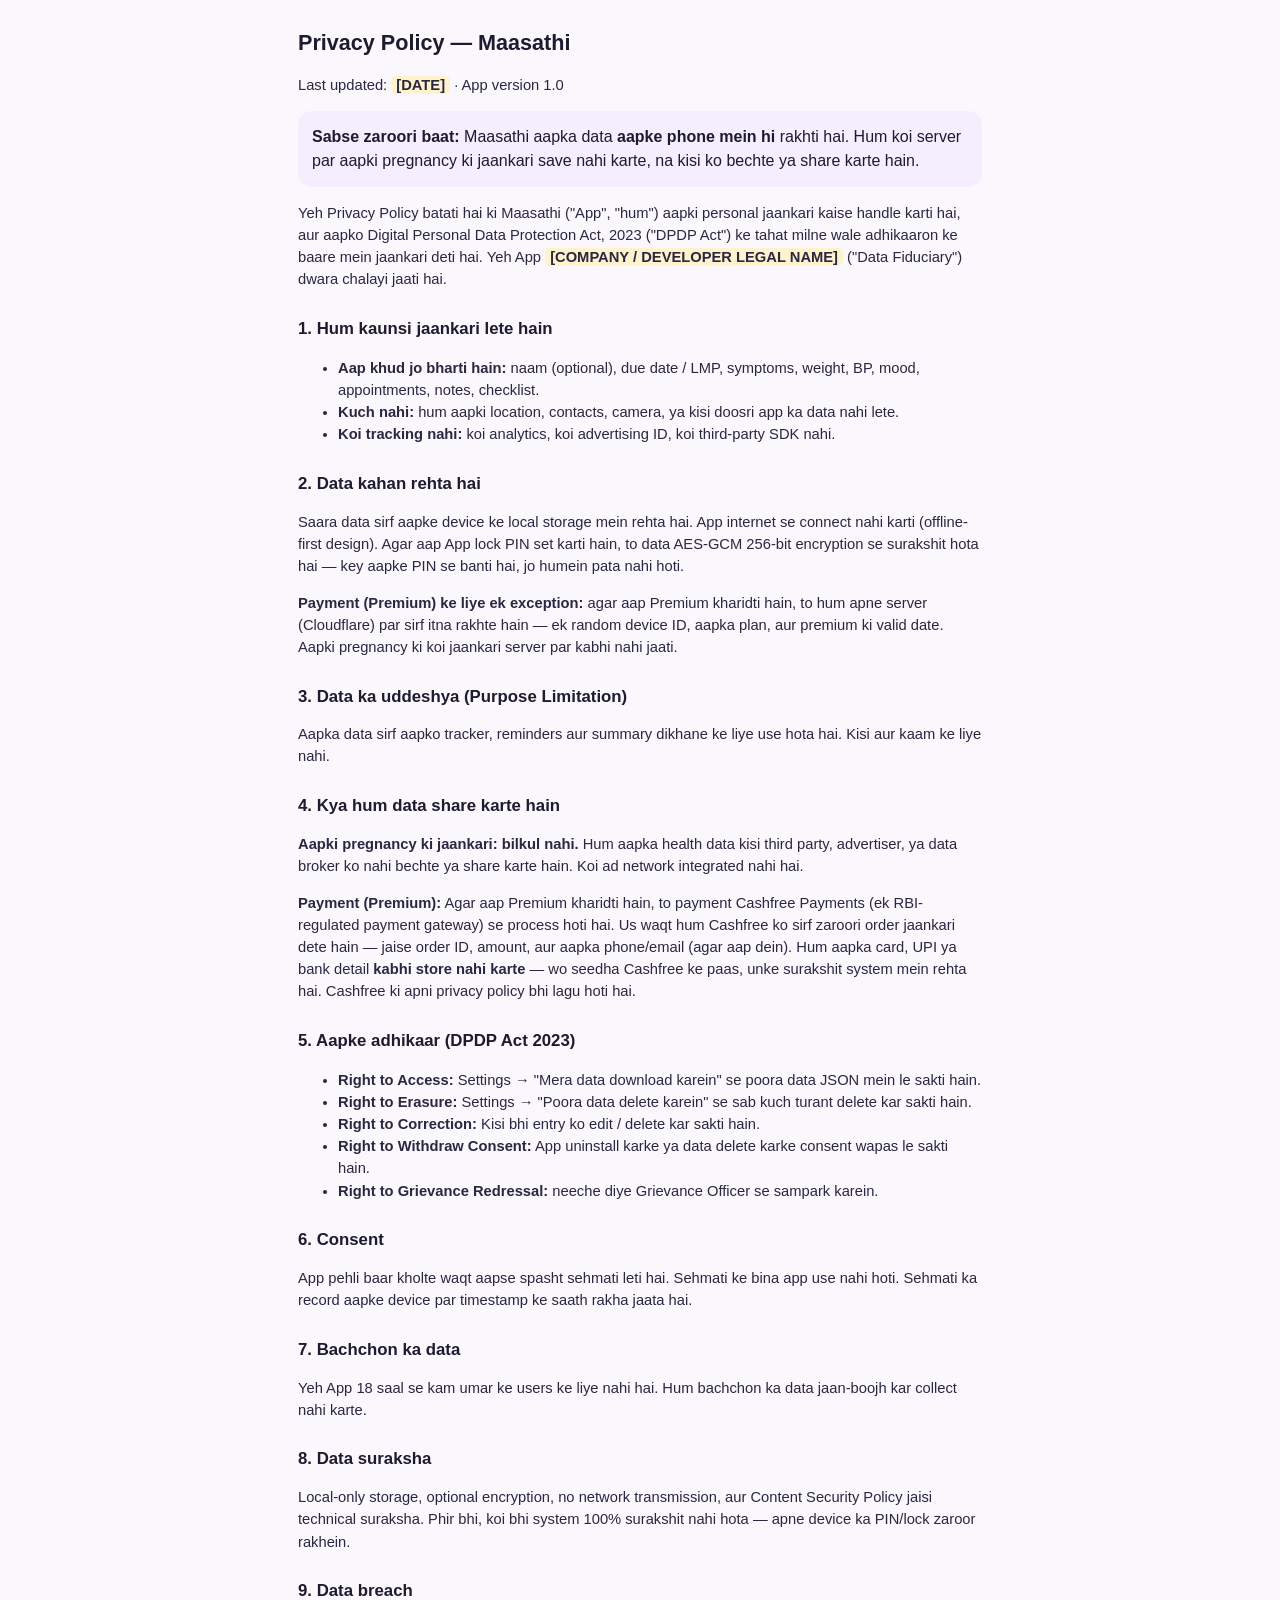
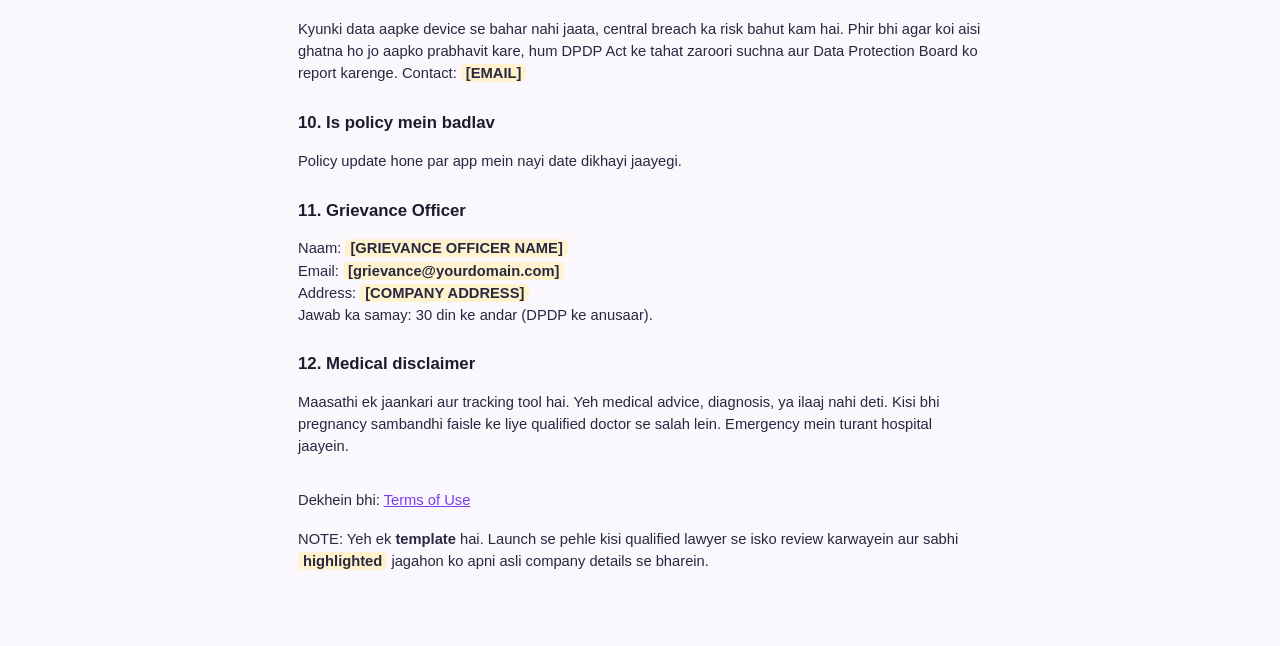
==== privacy.html @ d60d930b "Maasathi app - deploy (12 languages, reminders, payments)" ====
<!DOCTYPE html>
<html lang="en">
<head>
<meta charset="UTF-8" />
<meta name="viewport" content="width=device-width, initial-scale=1" />
<title>Privacy Policy — Maasathi</title>
<meta http-equiv="Content-Security-Policy" content="default-src 'self'; style-src 'self' 'unsafe-inline'; img-src 'self' data:" />
<link rel="stylesheet" href="css/styles.css" />
<style>
  .doc{max-width:720px;margin:0 auto;padding:24px 18px 60px}
  .doc h2{margin-top:1.6rem;font-size:1.05rem}
  .doc p,.doc li{font-size:.92rem;color:#2a2740}
  .doc .box{background:#f4efff;border-radius:14px;padding:14px;margin:14px 0}
  .ph{background:#fff3cd;padding:1px 5px;border-radius:5px;font-weight:600}
</style>
</head>
<body>
<div class="doc">
  <h1>Privacy Policy — Maasathi</h1>
  <p class="muted tiny">Last updated: <span class="ph">[DATE]</span> · App version 1.0</p>

  <div class="box">
    <b>Sabse zaroori baat:</b> Maasathi aapka data <b>aapke phone mein hi</b> rakhti hai.
    Hum koi server par aapki pregnancy ki jaankari save nahi karte, na kisi ko bechte ya share karte hain.
  </div>

  <p>Yeh Privacy Policy batati hai ki Maasathi ("App", "hum") aapki personal jaankari kaise handle karti hai,
  aur aapko Digital Personal Data Protection Act, 2023 ("DPDP Act") ke tahat milne wale adhikaaron ke baare mein
  jaankari deti hai. Yeh App <span class="ph">[COMPANY / DEVELOPER LEGAL NAME]</span> ("Data Fiduciary") dwara
  chalayi jaati hai.</p>

  <h2>1. Hum kaunsi jaankari lete hain</h2>
  <ul>
    <li><b>Aap khud jo bharti hain:</b> naam (optional), due date / LMP, symptoms, weight, BP, mood,
        appointments, notes, checklist.</li>
    <li><b>Kuch nahi:</b> hum aapki location, contacts, camera, ya kisi doosri app ka data nahi lete.</li>
    <li><b>Koi tracking nahi:</b> koi analytics, koi advertising ID, koi third-party SDK nahi.</li>
  </ul>

  <h2>2. Data kahan rehta hai</h2>
  <p>Saara data sirf aapke device ke local storage mein rehta hai. App internet se connect nahi karti
  (offline-first design). Agar aap App lock PIN set karti hain, to data AES-GCM 256-bit encryption se
  surakshit hota hai — key aapke PIN se banti hai, jo humein pata nahi hoti.</p>
  <p><b>Payment (Premium) ke liye ek exception:</b> agar aap Premium kharidti hain, to hum apne server
  (Cloudflare) par sirf itna rakhte hain — ek random device ID, aapka plan, aur premium ki valid date.
  Aapki pregnancy ki koi jaankari server par kabhi nahi jaati.</p>

  <h2>3. Data ka uddeshya (Purpose Limitation)</h2>
  <p>Aapka data sirf aapko tracker, reminders aur summary dikhane ke liye use hota hai. Kisi aur kaam ke liye nahi.</p>

  <h2>4. Kya hum data share karte hain</h2>
  <p><b>Aapki pregnancy ki jaankari: bilkul nahi.</b> Hum aapka health data kisi third party, advertiser,
  ya data broker ko nahi bechte ya share karte hain. Koi ad network integrated nahi hai.</p>
  <p><b>Payment (Premium):</b> Agar aap Premium kharidti hain, to payment Cashfree Payments
  (ek RBI-regulated payment gateway) se process hoti hai. Us waqt hum Cashfree ko sirf
  zaroori order jaankari dete hain — jaise order ID, amount, aur aapka phone/email (agar aap dein).
  Hum aapka card, UPI ya bank detail <b>kabhi store nahi karte</b> — wo seedha Cashfree ke paas,
  unke surakshit system mein rehta hai. Cashfree ki apni privacy policy bhi lagu hoti hai.</p>

  <h2>5. Aapke adhikaar (DPDP Act 2023)</h2>
  <ul>
    <li><b>Right to Access:</b> Settings → "Mera data download karein" se poora data JSON mein le sakti hain.</li>
    <li><b>Right to Erasure:</b> Settings → "Poora data delete karein" se sab kuch turant delete kar sakti hain.</li>
    <li><b>Right to Correction:</b> Kisi bhi entry ko edit / delete kar sakti hain.</li>
    <li><b>Right to Withdraw Consent:</b> App uninstall karke ya data delete karke consent wapas le sakti hain.</li>
    <li><b>Right to Grievance Redressal:</b> neeche diye Grievance Officer se sampark karein.</li>
  </ul>

  <h2>6. Consent</h2>
  <p>App pehli baar kholte waqt aapse spasht sehmati leti hai. Sehmati ke bina app use nahi hoti.
  Sehmati ka record aapke device par timestamp ke saath rakha jaata hai.</p>

  <h2>7. Bachchon ka data</h2>
  <p>Yeh App 18 saal se kam umar ke users ke liye nahi hai. Hum bachchon ka data jaan-boojh kar collect nahi karte.</p>

  <h2>8. Data suraksha</h2>
  <p>Local-only storage, optional encryption, no network transmission, aur Content Security Policy jaisi
  technical suraksha. Phir bhi, koi bhi system 100% surakshit nahi hota — apne device ka PIN/lock zaroor rakhein.</p>

  <h2>9. Data breach</h2>
  <p>Kyunki data aapke device se bahar nahi jaata, central breach ka risk bahut kam hai. Phir bhi agar koi
  aisi ghatna ho jo aapko prabhavit kare, hum DPDP Act ke tahat zaroori suchna aur Data Protection Board ko
  report karenge. Contact: <span class="ph">[EMAIL]</span></p>

  <h2>10. Is policy mein badlav</h2>
  <p>Policy update hone par app mein nayi date dikhayi jaayegi.</p>

  <h2>11. Grievance Officer</h2>
  <p>
    Naam: <span class="ph">[GRIEVANCE OFFICER NAME]</span><br>
    Email: <span class="ph">[grievance@yourdomain.com]</span><br>
    Address: <span class="ph">[COMPANY ADDRESS]</span><br>
    Jawab ka samay: 30 din ke andar (DPDP ke anusaar).
  </p>

  <h2>12. Medical disclaimer</h2>
  <p>Maasathi ek jaankari aur tracking tool hai. Yeh medical advice, diagnosis, ya ilaaj nahi deti.
  Kisi bhi pregnancy sambandhi faisle ke liye qualified doctor se salah lein. Emergency mein turant
  hospital jaayein.</p>

  <p class="tiny" style="margin-top:2rem">Dekhein bhi: <a href="terms.html">Terms of Use</a></p>

  <p class="tiny muted" style="margin-top:1rem">
    NOTE: Yeh ek <b>template</b> hai. Launch se pehle kisi qualified lawyer se isko review karwayein aur
    sabhi <span class="ph">highlighted</span> jagahon ko apni asli company details se bharein.
  </p>
</div>
</body>
</html>
---- css/styles.css ----
/* Maasathi — privacy-first pregnancy tracker. Self-contained CSS. */
:root{
  --bg:#faf7fd; --card:#ffffff; --ink:#1e1b2e; --muted:#6b6880;
  --primary:#7c3aed; --primary-ink:#ffffff; --accent:#ec4899;
  --line:#ece7f6; --danger:#dc2626; --ok:#16a34a;
  --radius:18px; --shadow:0 6px 24px rgba(76,29,149,.08);
}
*{box-sizing:border-box}
html,body{margin:0;padding:0}
body{
  font-family:-apple-system,BlinkMacSystemFont,"Segoe UI",Roboto,"Noto Sans",sans-serif;
  background:var(--bg); color:var(--ink); line-height:1.5;
  -webkit-font-smoothing:antialiased;
}
h1{font-size:1.35rem;margin:.2rem 0 .6rem}
a{color:var(--primary)}
.hidden{display:none !important}
.muted{color:var(--muted)}
.tiny{font-size:.78rem}
.error{color:var(--danger)}
.result-text{font-weight:600;margin-top:.6rem}

/* ---------- overlay / consent ---------- */
.overlay{
  position:fixed;inset:0;z-index:50;display:flex;align-items:center;justify-content:center;
  padding:18px;background:linear-gradient(160deg,#f3ebff,#fdeef7);
  overflow-y:auto;
}
.consent-card{
  background:var(--card);max-width:460px;width:100%;border-radius:24px;
  padding:26px;box-shadow:var(--shadow);
}
.brand{font-weight:800;color:var(--primary);letter-spacing:.5px;font-size:1.05rem;margin-bottom:.4rem}
.consent-list{margin:.6rem 0;padding-left:1.1rem}
.consent-list li{margin:.5rem 0;font-size:.9rem}
.check-row{display:flex;gap:.6rem;align-items:flex-start;margin:1rem 0;font-size:.9rem}
.check-row input{margin-top:.25rem}
.field-label{display:block;font-size:.82rem;color:var(--muted);margin:.6rem 0 .2rem}

/* ---------- buttons ---------- */
.btn{
  border:0;border-radius:14px;padding:.85rem 1rem;font-size:.95rem;font-weight:600;
  width:100%;cursor:pointer;margin-top:.5rem;
}
.btn-primary{background:var(--primary);color:var(--primary-ink)}
.btn-primary:disabled{opacity:.45;cursor:not-allowed}
.btn-outline{background:#fff;border:1.5px solid var(--line);color:var(--ink)}
.btn-danger{background:#fff;border:1.5px solid var(--danger);color:var(--danger)}

.input{
  width:100%;border:1.5px solid var(--line);border-radius:12px;padding:.75rem .8rem;
  font-size:.95rem;margin-top:.4rem;background:#fff;color:var(--ink);font-family:inherit;
}
.two-col{display:grid;grid-template-columns:1fr 1fr;gap:.6rem}

/* ---------- app shell ---------- */
.app{max-width:560px;margin:0 auto;min-height:100vh;display:flex;flex-direction:column}
.topbar{
  display:flex;justify-content:space-between;align-items:center;
  padding:16px 18px 10px;position:sticky;top:0;background:var(--bg);z-index:5;
}
.topbar-title{font-weight:700}
.topbar-sub{font-size:.8rem;color:var(--muted)}
.icon-btn{background:#fff;border:1.5px solid var(--line);border-radius:12px;padding:.5rem .7rem;cursor:pointer;font-size:1rem}
main{padding:4px 16px 90px;flex:1}
.view{display:block}

/* ---------- cards ---------- */
.card{background:var(--card);border-radius:var(--radius);padding:16px;margin-bottom:14px;box-shadow:var(--shadow)}
.card-label{font-size:.78rem;text-transform:uppercase;letter-spacing:.6px;color:var(--muted);font-weight:700;margin-bottom:.6rem}
.hero-card{
  background:linear-gradient(135deg,var(--primary),var(--accent));color:#fff;
  border-radius:var(--radius);padding:18px;display:flex;justify-content:space-between;
  align-items:center;box-shadow:var(--shadow);
}
.hero-week{font-size:2.6rem;font-weight:800;line-height:1}
.hero-week small{display:block;font-size:.8rem;font-weight:500;opacity:.9}
.hero-right{text-align:right;font-size:.88rem}
.hero-days b{font-size:1.3rem}
.progress{height:9px;background:#e9e1f7;border-radius:99px;margin:12px 2px 16px;overflow:hidden}
.progress-fill{height:100%;width:0;background:linear-gradient(90deg,var(--primary),var(--accent));border-radius:99px;transition:width .5s}
.size-badge{font-size:1.15rem;font-weight:700;color:var(--primary);margin-bottom:.3rem}

/* ---------- quick buttons / chips ---------- */
.quick-row{display:flex;flex-wrap:wrap;gap:.5rem}
.quick{
  background:#f4efff;border:1.5px solid var(--line);border-radius:12px;
  padding:.6rem .8rem;font-size:.86rem;font-weight:600;cursor:pointer;color:var(--ink);
}
.chips{display:flex;flex-wrap:wrap;gap:.45rem;margin-bottom:.6rem}
.chip{
  background:#fff;border:1.5px solid var(--line);border-radius:99px;
  padding:.42rem .7rem;font-size:.82rem;cursor:pointer;user-select:none;
}
.chip.on{background:var(--primary);color:#fff;border-color:var(--primary)}

/* ---------- logs ---------- */
.log-list{margin-top:.6rem}
.log-item{
  display:flex;justify-content:space-between;gap:.6rem;padding:.6rem .1rem;
  border-bottom:1px solid var(--line);font-size:.88rem;
}
.log-item:last-child{border-bottom:0}
.log-item .del{color:var(--danger);cursor:pointer;font-size:.78rem;background:none;border:0}
.counter-display{font-size:2.4rem;font-weight:800;text-align:center;color:var(--primary)}
.chart{width:100%;height:auto;margin-top:.8rem;border-radius:12px;background:#fbf9ff}

/* ---------- bottom nav ---------- */
.bottom-nav{
  position:fixed;bottom:0;left:0;right:0;max-width:560px;margin:0 auto;
  display:grid;grid-template-columns:repeat(6,1fr);background:#fff;
  border-top:1px solid var(--line);padding:6px 4px calc(6px + env(safe-area-inset-bottom));
  z-index:10;
}
.nav-btn{
  background:none;border:0;display:flex;flex-direction:column;align-items:center;gap:2px;
  font-size:.68rem;color:var(--muted);padding:.35rem 0;cursor:pointer;
}
.nav-btn span{font-size:1.15rem}
.nav-btn em{font-style:normal}
.nav-btn.active{color:var(--primary);font-weight:700}
.disclaimer{margin:0 4px 10px}

/* ---------- premium ---------- */
.premium-hero{background:linear-gradient(135deg,#7c3aed,#ec4899);color:#fff}
.premium-hero .brand{color:#fff;opacity:.9}
.premium-hero h1{color:#fff;margin:.1rem 0}
.premium-hero .muted{color:rgba(255,255,255,.9)}
.benefit-list{list-style:none;padding:0;margin:0}
.benefit-list li{padding:.5rem 0 .5rem 1.6rem;position:relative;font-size:.92rem;border-bottom:1px solid var(--line)}
.benefit-list li:last-child{border-bottom:0}
.benefit-list li::before{content:'\2713';position:absolute;left:0;color:var(--primary);font-weight:800}
.plan-toggle{display:flex;gap:.6rem;margin-bottom:.4rem}
.plan-opt{flex:1;display:flex;align-items:center;gap:.45rem;border:1.5px solid var(--line);border-radius:14px;padding:.7rem;font-size:.9rem;cursor:pointer}
.plan-opt:has(input:checked){border-color:var(--primary);background:#f7f2ff}
.plan-opt input{accent-color:var(--primary)}
.premium-status{margin-bottom:.8rem;font-size:.95rem}

/* restore code */
.code-box{display:flex;gap:.6rem;align-items:center;background:#f7f2ff;border:1.5px dashed var(--line);border-radius:12px;padding:.6rem .8rem;margin:.2rem 0 .6rem}
.code-box code{font-size:.95rem;word-break:break-all;flex:1;font-family:ui-monospace,Menlo,Consolas,monospace}

/* reminders */
.status{font-size:.72rem;font-weight:700;padding:.15rem .55rem;border-radius:99px;white-space:nowrap}
.status-taken{background:#dcfce7;color:#166534}
.status-skipped{background:#fef3c7;color:#92400e}
.status-missed{background:#fee2e2;color:#991b1b}
.status-pending{background:#e0e7ff;color:#3730a3}
.alarm-card{text-align:center;border:2px solid var(--primary)}
.alarm-card h1{font-size:1.5rem}

/* doctor report: on screen hidden, on print only the report shows */
.print-only{display:none}
@media print{
  body{background:#fff}
  #app,.bottom-nav,.topbar,.overlay{display:none !important}
  #printArea{display:block !important}
  #printArea h1{font-size:1.3rem;margin:0 0 .3rem}
  #printArea h2{font-size:1rem;margin:1rem 0 .3rem;border-bottom:1px solid #ddd;padding-bottom:2px}
  #printArea table{width:100%;border-collapse:collapse;font-size:.85rem}
  #printArea th,#printArea td{text-align:left;padding:4px 6px;border-bottom:1px solid #eee}
  #printArea .who{margin:0 0 .5rem}
  #printArea .disc{font-size:.75rem;color:#555;margin-top:1rem}
}
[dir="rtl"] .benefit-list li{padding:.5rem 1.6rem .5rem 0}
[dir="rtl"] .benefit-list li::before{left:auto;right:0}
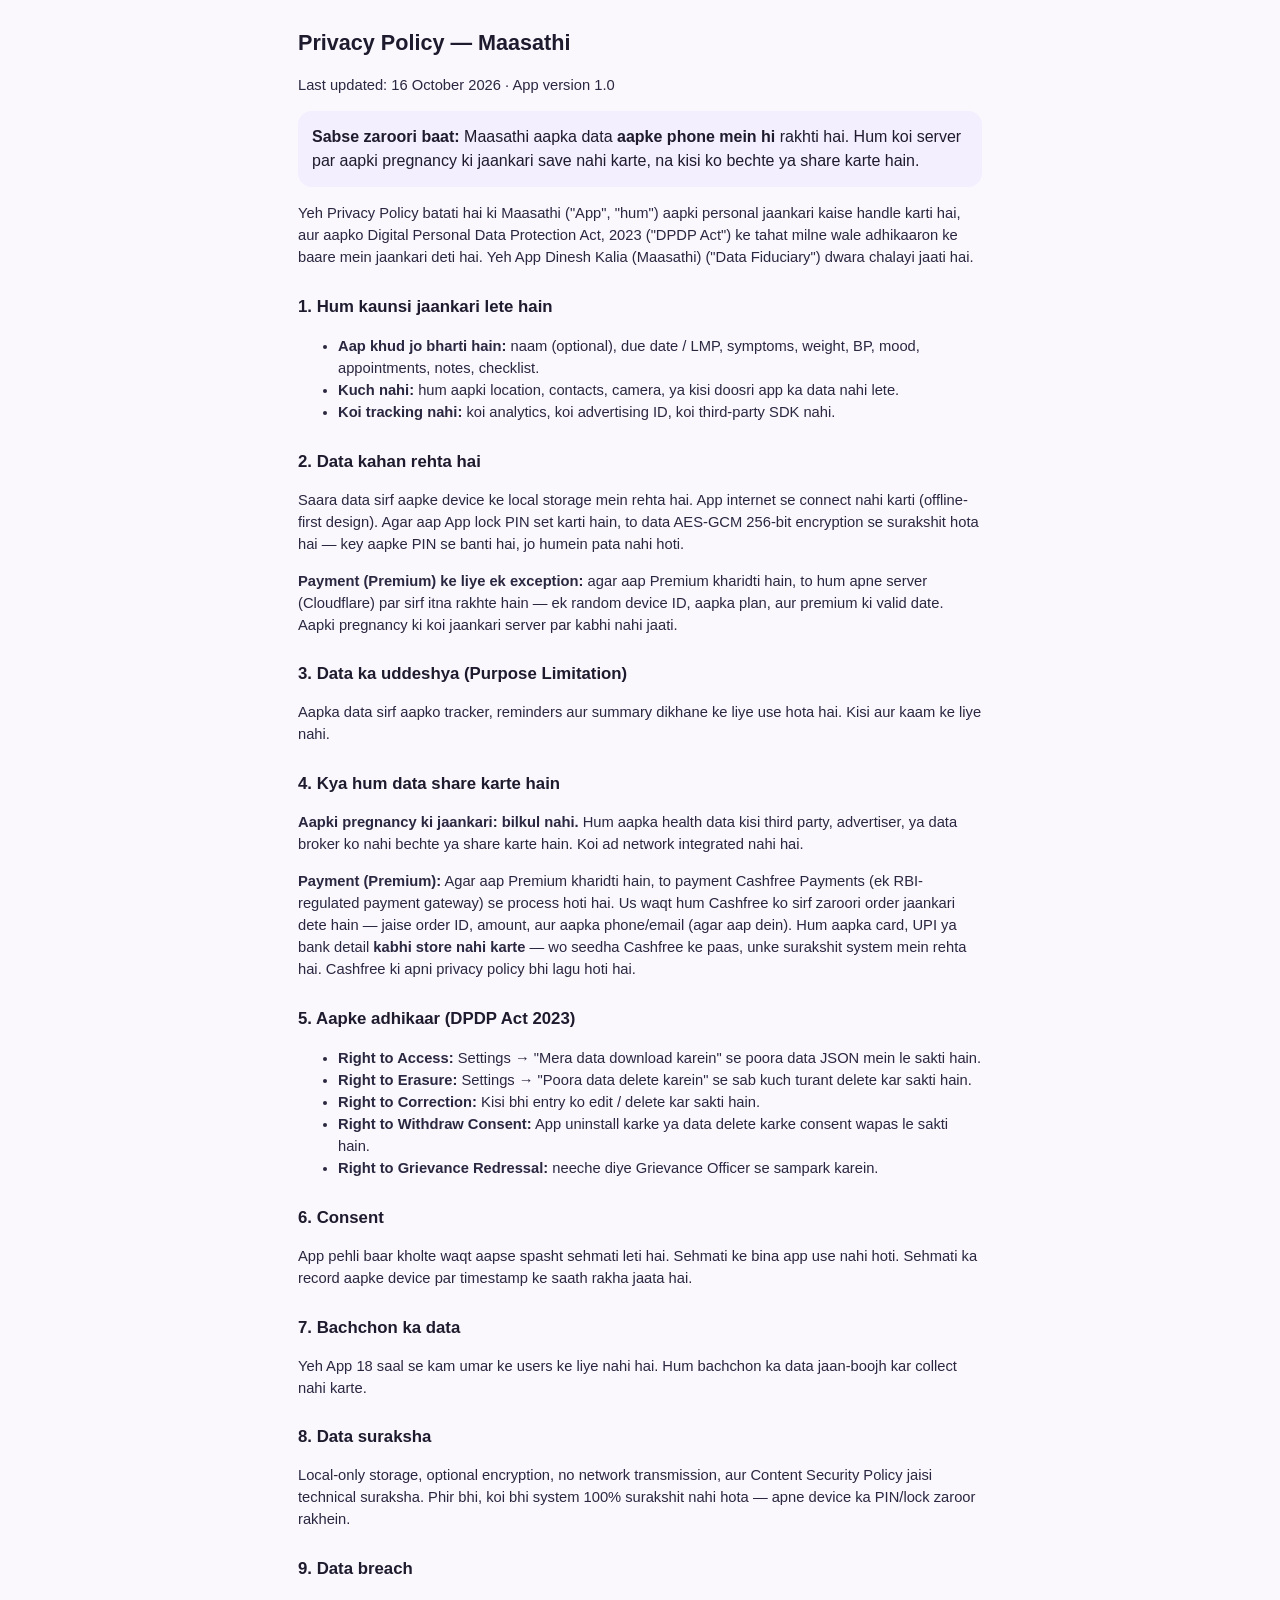
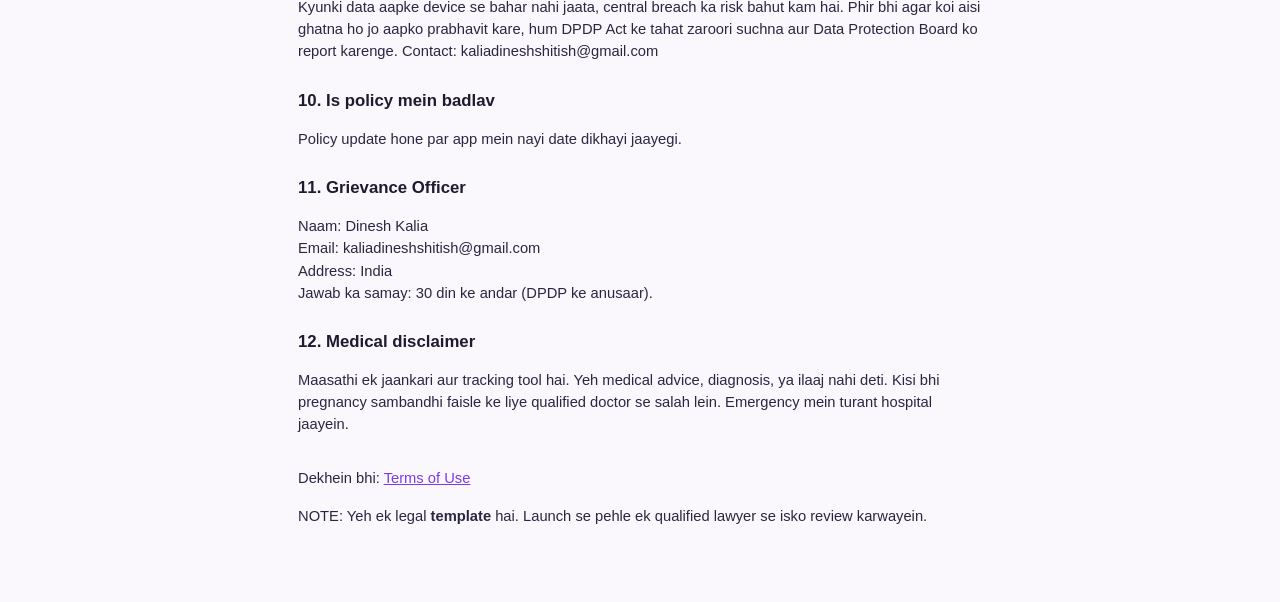
==== commit 9eb61656: "Fill legal placeholders (privacy/terms), set support + grievance email" ====
--- a/privacy.html
+++ b/privacy.html
@@ -11,13 +11,12 @@
   .doc h2{margin-top:1.6rem;font-size:1.05rem}
   .doc p,.doc li{font-size:.92rem;color:#2a2740}
   .doc .box{background:#f4efff;border-radius:14px;padding:14px;margin:14px 0}
-  .ph{background:#fff3cd;padding:1px 5px;border-radius:5px;font-weight:600}
 </style>
 </head>
 <body>
 <div class="doc">
   <h1>Privacy Policy — Maasathi</h1>
-  <p class="muted tiny">Last updated: <span class="ph">[DATE]</span> · App version 1.0</p>
+  <p class="muted tiny">Last updated: 16 October 2026 · App version 1.0</p>
 
   <div class="box">
     <b>Sabse zaroori baat:</b> Maasathi aapka data <b>aapke phone mein hi</b> rakhti hai.
@@ -26,7 +25,7 @@
 
   <p>Yeh Privacy Policy batati hai ki Maasathi ("App", "hum") aapki personal jaankari kaise handle karti hai,
   aur aapko Digital Personal Data Protection Act, 2023 ("DPDP Act") ke tahat milne wale adhikaaron ke baare mein
-  jaankari deti hai. Yeh App <span class="ph">[COMPANY / DEVELOPER LEGAL NAME]</span> ("Data Fiduciary") dwara
+  jaankari deti hai. Yeh App Dinesh Kalia (Maasathi) ("Data Fiduciary") dwara
   chalayi jaati hai.</p>
 
   <h2>1. Hum kaunsi jaankari lete hain</h2>
@@ -80,16 +79,16 @@
   <h2>9. Data breach</h2>
   <p>Kyunki data aapke device se bahar nahi jaata, central breach ka risk bahut kam hai. Phir bhi agar koi
   aisi ghatna ho jo aapko prabhavit kare, hum DPDP Act ke tahat zaroori suchna aur Data Protection Board ko
-  report karenge. Contact: <span class="ph">[EMAIL]</span></p>
+  report karenge. Contact: kaliadineshshitish@gmail.com</p>
 
   <h2>10. Is policy mein badlav</h2>
   <p>Policy update hone par app mein nayi date dikhayi jaayegi.</p>
 
   <h2>11. Grievance Officer</h2>
   <p>
-    Naam: <span class="ph">[GRIEVANCE OFFICER NAME]</span><br>
-    Email: <span class="ph">[grievance@yourdomain.com]</span><br>
-    Address: <span class="ph">[COMPANY ADDRESS]</span><br>
+    Naam: Dinesh Kalia<br>
+    Email: kaliadineshshitish@gmail.com<br>
+    Address: India<br>
     Jawab ka samay: 30 din ke andar (DPDP ke anusaar).
   </p>
 
@@ -101,8 +100,7 @@
   <p class="tiny" style="margin-top:2rem">Dekhein bhi: <a href="terms.html">Terms of Use</a></p>
 
   <p class="tiny muted" style="margin-top:1rem">
-    NOTE: Yeh ek <b>template</b> hai. Launch se pehle kisi qualified lawyer se isko review karwayein aur
-    sabhi <span class="ph">highlighted</span> jagahon ko apni asli company details se bharein.
+    NOTE: Yeh ek legal <b>template</b> hai. Launch se pehle ek qualified lawyer se isko review karwayein.
   </p>
 </div>
 </body>
--- a/css/styles.css
+++ b/css/styles.css
@@ -118,6 +118,7 @@
 }
 .nav-btn span{font-size:1.15rem}
 .nav-btn em{font-style:normal}
+.bottom-nav.no-premium{grid-template-columns:repeat(5,1fr)}
 .nav-btn.active{color:var(--primary);font-weight:700}
 .disclaimer{margin:0 4px 10px}
 
